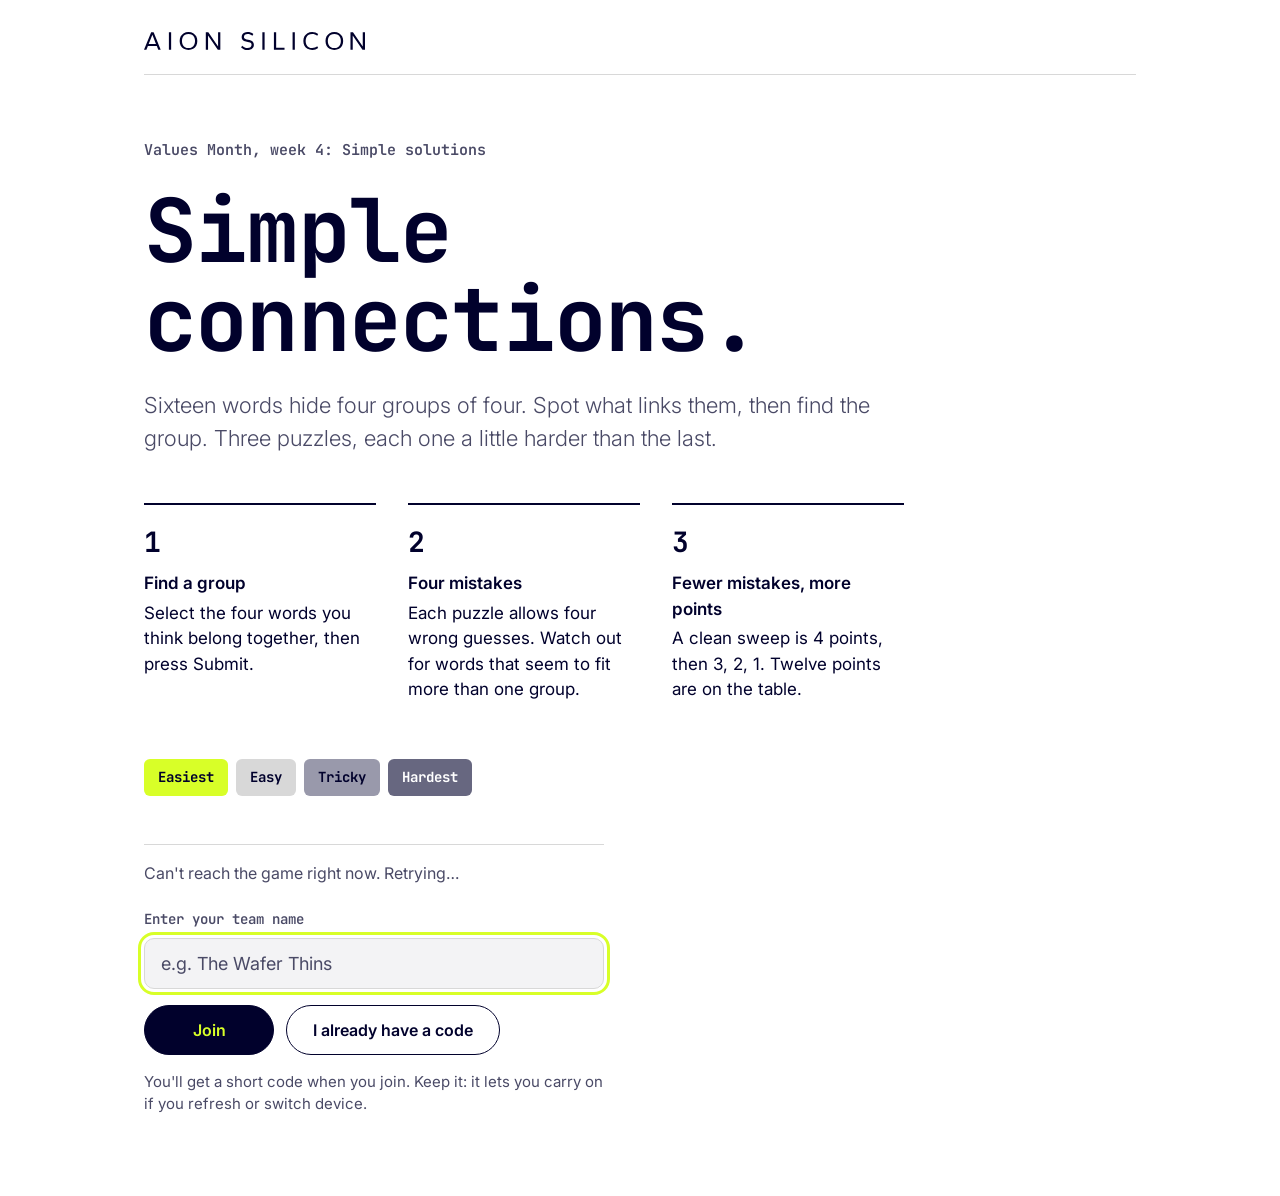
==== index.html @ deab08e8 "Add files via upload" ====
<!DOCTYPE html>
<html lang="en">
<head>
<meta charset="utf-8">
<meta name="viewport" content="width=device-width, initial-scale=1, viewport-fit=cover">
<title>Simple connections</title>
<link rel="icon" href="assets/favicon.svg">
<link rel="preconnect" href="https://fonts.googleapis.com">
<link rel="preconnect" href="https://fonts.gstatic.com" crossorigin>
<link href="https://fonts.googleapis.com/css2?family=Inter:wght@300;400;500;600&family=JetBrains+Mono:wght@500;600;700&display=swap" rel="stylesheet">
<link rel="stylesheet" href="assets/style.css">
</head>
<body>
<div class="wrap">
  <header>
    <div>
      <img class="logo logo-light" alt="Aion Silicon" src="assets/logo-light.svg">
      <img class="logo logo-dark" alt="Aion Silicon" src="assets/logo-dark.svg">
    </div>
    <nav class="tabs" id="tabs" aria-label="Puzzles" hidden></nav>
    <div class="whoami" id="whoami" hidden>
      <span class="timer" id="timer" role="timer" aria-live="off" hidden><small id="timerLabel">Time left</small><span id="timerText">—</span></span>
      <span><b id="whoName"></b></span>
      <span class="codepill" id="whoCode" title="Your team code: use it to get back in"></span>
    </div>
  </header>

  <!-- 0. Not connected to a database yet -->
  <section class="intro" id="setup" hidden>
    <p class="kicker">Simple connections</p>
    <h1>Not set up yet.</h1>
    <p class="lede" id="setupMsg">This copy of the game isn't connected to its database. If you're the host, fill in <code>config.js</code> as the setup guide describes, then reload this page.</p>
  </section>

  <!-- 1. Join -->
  <section class="intro" id="join" hidden>
    <p class="kicker">Values Month, week 4: Simple solutions</p>
    <h1>Simple connections.</h1>
    <p class="lede">Sixteen words hide four groups of four. Spot what links them, then find the group. <span id="introPuzzles">Three puzzles</span>, each one a little harder than the last.</p>
    <ol class="rules">
      <li><b>Find a group</b>Select the four words you think belong together, then press Submit.</li>
      <li><b>Four mistakes</b>Each puzzle allows four wrong guesses. Watch out for words that seem to fit more than one group.</li>
      <li><b>Fewer mistakes, more points</b>A clean sweep is 4 points, then 3, 2, 1. <span id="introPoints">Twelve points are</span> on the table.</li>
    </ol>
    <div class="sample" aria-label="Difficulty, easiest to hardest">
      <span class="g1">Easiest</span><span class="g2">Easy</span><span class="g3">Tricky</span><span class="g4">Hardest</span>
    </div>

    <p class="gamestate" id="gameState" aria-live="polite" hidden></p>

    <form class="join" id="joinForm" autocomplete="off">
      <div class="field" id="nameField">
        <label for="teamName">Enter your team name</label>
        <input id="teamName" name="teamName" maxlength="32" placeholder="e.g. The Wafer Thins" autocomplete="off">
      </div>
      <div class="field code" id="codeField" hidden>
        <label for="teamCode">Enter your team code</label>
        <input id="teamCode" name="teamCode" maxlength="5" placeholder="ABC12" autocapitalize="characters" autocomplete="off">
      </div>
      <p class="error" id="joinError" hidden></p>
      <div class="join-actions">
        <button class="btn primary" type="submit" id="startBtn">Join</button>
        <button class="btn" type="button" id="haveCodeBtn">I already have a code</button>
      </div>
      <p class="note" id="joinNote">You'll get a short code when you join. Keep it: it lets you carry on if you refresh or switch device.</p>
    </form>
  </section>

  <!-- 2. Lobby: joined, waiting for the host to start -->
  <section class="intro" id="lobby" hidden>
    <p class="kicker">Waiting for the host</p>
    <h1>You're in.</h1>
    <p class="waiting"><i aria-hidden="true"></i><span id="lobbyMsg">The board appears here the moment the host starts the game. No need to refresh.</span></p>
    <div class="ticket">
      <p class="label">Your team code</p>
      <p class="bigcode" id="lobbyCode"></p>
      <p class="note">Write it down. If this page is lost, open the link again, choose "I already have a code" and type it in. Your progress is kept.</p>
    </div>
    <ol class="rules">
      <li><b>Find a group</b>Select four words that belong together, then press Submit.</li>
      <li><b>Four mistakes</b>Each puzzle allows four wrong guesses.</li>
      <li><b>Fewer mistakes, more points</b>4 points for a clean sweep, then 3, 2, 1. Ties go to the quicker team.</li>
    </ol>
  </section>

  <!-- 3. Play -->
  <section class="game" id="game" hidden>
    <div class="prompt">
      <h2 id="pTitle">Puzzle 1.</h2>
      <p id="pSub">Create four groups of four.</p>
    </div>
    <div class="notice" id="timeUp" role="status" hidden><b id="timeUpTitle">Time's up.</b><span id="timeUpMsg">The host is about to close the round.</span></div>
    <div class="board" id="board" aria-live="polite"></div>
    <div id="play">
      <div class="status"><span>Mistakes left</span><div class="dots" id="dots" aria-label="Mistakes left"></div></div>
      <div class="controls">
        <button class="btn" id="shuffleBtn" type="button">Shuffle</button>
        <button class="btn" id="clearBtn" type="button">Deselect all</button>
        <button class="btn primary" id="submitBtn" type="button" disabled>Submit</button>
      </div>
    </div>
    <div class="toast" id="toast" role="status"></div>
    <div class="end" id="end" hidden>
      <h3 id="endMsg"></h3>
      <span class="pts" id="endPts"></span>
      <button class="btn primary" id="nextBtn" type="button">Next puzzle</button>
    </div>
  </section>

  <!-- 4. Finished, or the host has frozen the round -->
  <section class="intro" id="finale" hidden>
    <p class="kicker" id="finKicker">That's a wrap</p>
    <h1 id="finTitle">All done.</h1>
    <p class="lede" id="finLede">Every group had one simple idea behind it. The trick was ignoring the words that looked like they fit. Wait for the host to reveal the scoreboard.</p>
    <div class="card" id="scorecard">
      <h3>Your card.</h3>
      <div id="cardRows"></div>
    </div>
    <p><a class="btn" id="boardLink" href="scoreboard.html" hidden>See the scoreboard</a></p>
  </section>
</div>

<!-- Host has paused the game -->
<div class="curtain" id="curtain" hidden>
  <div>
    <h2>Paused by the host.</h2>
    <p>Hold tight: the game is paused right now. This page picks up exactly where you left off as soon as the host resumes it.</p>
  </div>
</div>

<script src="config.js"></script>
<script src="assets/api.js"></script>
<script src="assets/app.js"></script>
</body>
</html>
---- assets/style.css ----
/* Simple connections - Aion Silicon brand.
   Tokens and game styles carried over from the original game, plus the
   lobby, timer, time's-up and round-over states of the web version.
   Greys are the Deep Blue tint scale (80/60/40/10%). */

:root{
  --bg:#ffffff; --surface:#f3f3f5; --text:#01012C; --muted:#4a4a66; --line:#d8d8d8;
  --tile:#e6e6ea; --tile-text:#01012C; --tile-hover:#d6d6de;
  --sel:#01012C; --sel-text:#ffffff;
  --btn:#ffffff; --btn-text:#01012C; --btn-line:#01012C;
  --primary:#01012C; --primary-text:#d8ff28;
  --g1:#d8ff28; --g1t:#01012C; --g2:#d8d8d8; --g2t:#01012C; --g3:#9999ab; --g3t:#01012C; --g4:#676780; --g4t:#ffffff;
  --dot:#01012C; --dot-off:#d8d8d8;
  --lemon:#d8ff28;
  --danger:#c62828;
  --mono:'JetBrains Mono', ui-monospace, 'SF Mono', Menlo, Consolas, monospace;
  --sans:Inter, 'Helvetica Neue', Arial, sans-serif;
  color-scheme:light;
  box-sizing:border-box;
  padding-top:env(safe-area-inset-top,0px); padding-bottom:env(safe-area-inset-bottom,0px);
}
@media (prefers-color-scheme: dark){
  :root:not([data-theme="light"]){
    --bg:#01012C; --surface:#0b0b3a; --text:#ffffff; --muted:#b6b6b6; --line:#343456;
    --tile:#343456; --tile-text:#ffffff; --tile-hover:#45456a;
    --sel:#ffffff; --sel-text:#01012C;
    --btn:#01012C; --btn-text:#ffffff; --btn-line:#b6b6b6;
    --primary:#d8ff28; --primary-text:#01012C;
    --dot:#d8ff28; --dot-off:#343456;
    --danger:#ff8a80;
    color-scheme:dark;
  }
}
:root[data-theme="dark"]{
  --bg:#01012C; --surface:#0b0b3a; --text:#ffffff; --muted:#b6b6b6; --line:#343456;
  --tile:#343456; --tile-text:#ffffff; --tile-hover:#45456a;
  --sel:#ffffff; --sel-text:#01012C;
  --btn:#01012C; --btn-text:#ffffff; --btn-line:#b6b6b6;
  --primary:#d8ff28; --primary-text:#01012C;
  --dot:#d8ff28; --dot-off:#343456;
  --danger:#ff8a80;
  color-scheme:dark;
}
*,*::before,*::after{box-sizing:border-box}
html{height:100%;scroll-padding-top:env(safe-area-inset-top,0px)}
body{margin:0;min-height:100%;background:var(--bg);color:var(--text);font-family:var(--sans);font-weight:400;line-height:1.5;-webkit-font-smoothing:antialiased}
button{font:inherit;cursor:pointer}
button:focus-visible,input:focus-visible,a:focus-visible{outline:3px solid #d8ff28;outline-offset:3px}
a{color:inherit}
.wrap{max-width:1040px;margin:0 auto;padding:24px 24px 48px}
header{display:flex;align-items:center;justify-content:space-between;gap:16px;padding:8px 0 24px;border-bottom:1px solid var(--line)}
.logo{height:18px;width:auto;display:block}
.logo-dark{display:none}
@media (prefers-color-scheme: dark){:root:not([data-theme="light"]) .logo-light{display:none}:root:not([data-theme="light"]) .logo-dark{display:block}}
:root[data-theme="dark"] .logo-light{display:none}:root[data-theme="dark"] .logo-dark{display:block}
.tabs{display:flex;gap:8px;flex-wrap:wrap}
.tab{background:transparent;color:var(--muted);border:1px solid var(--line);border-radius:999px;padding:6px 16px;font-family:var(--mono);font-size:14px;font-weight:600}
.tab[aria-current="true"]{background:var(--text);color:var(--bg);border-color:var(--text)}
.tab.done::after{content:" ✓"}
.tab:disabled{opacity:.45;cursor:not-allowed}

/* intro / join */
.intro{padding:64px 0 32px;max-width:760px}
.kicker{font-family:var(--mono);font-size:15px;font-weight:600;color:var(--muted);margin:0 0 24px}
h1{font-family:var(--mono);font-weight:700;font-size:clamp(44px,7vw,88px);line-height:1.02;letter-spacing:-0.02em;margin:0 0 24px}
.lede{font-size:clamp(18px,2vw,22px);color:var(--muted);max-width:60ch;margin:0 0 48px;font-weight:300}
.rules{display:grid;grid-template-columns:repeat(3,1fr);gap:32px;margin:0 0 56px;padding:0;list-style:none;counter-reset:r}
.rules li{counter-increment:r;border-top:2px solid var(--text);padding-top:16px;font-size:17px}
.rules li::before{content:counter(r);display:block;font-family:var(--mono);font-weight:700;font-size:28px;margin-bottom:8px}
.rules b{display:block;font-weight:600;margin-bottom:4px}
.sample{display:flex;gap:8px;margin:0 0 48px;flex-wrap:wrap}
.sample span{font-family:var(--mono);font-weight:700;font-size:14px;padding:8px 14px;border-radius:6px}

.join{display:flex;flex-direction:column;gap:16px;max-width:460px}
.field label{display:block;font-family:var(--mono);font-size:14px;font-weight:600;color:var(--muted);margin-bottom:8px}
.field input{width:100%;background:var(--surface);color:var(--text);border:1.5px solid var(--line);border-radius:10px;padding:14px 16px;font:600 18px var(--sans)}
.field input::placeholder{color:var(--muted);font-weight:400}
.field.code input{font-family:var(--mono);letter-spacing:.18em;text-transform:uppercase}
.error{margin:0;color:var(--danger);font-size:15px;font-weight:500}
.note{margin:0;color:var(--muted);font-size:15px}
.join-actions{display:flex;gap:12px;flex-wrap:wrap;align-items:center}

/* what the game is doing, shown above the join form */
.gamestate{display:flex;align-items:baseline;gap:12px;flex-wrap:wrap;margin:0 0 24px;padding:16px 0 0;border-top:1px solid var(--line);font-size:16px;color:var(--muted);max-width:460px}
.gamestate b{font-family:var(--mono);font-weight:700;color:var(--text)}

/* the team's own code, shown in the header once they are in */
.whoami{display:flex;align-items:center;gap:10px;flex-wrap:wrap;font-size:14px;color:var(--muted)}
.whoami b{color:var(--text);font-weight:600}
.codepill{font-family:var(--mono);font-weight:700;letter-spacing:.14em;background:var(--surface);border:1px solid var(--line);border-radius:999px;padding:4px 12px;color:var(--text)}

/* the countdown, shown in the header */
.timer{display:inline-flex;align-items:baseline;gap:8px;font-family:var(--mono);font-weight:700;font-size:15px;border:1px solid var(--line);border-radius:999px;padding:4px 14px;color:var(--text);font-variant-numeric:tabular-nums}
.timer small{font-size:12px;font-weight:600;color:var(--muted)}
.timer.low{background:var(--lemon);border-color:var(--lemon);color:#01012C}
.timer.low small{color:#01012C}
.timer.up{background:var(--text);border-color:var(--text);color:var(--bg)}
.timer.up small{color:var(--bg)}

/* lobby */
.ticket{border:1px solid var(--line);border-radius:12px;padding:24px;margin:0 0 48px;max-width:520px}
.ticket .label{font-family:var(--mono);font-size:14px;font-weight:600;color:var(--muted);margin:0 0 8px}
.ticket .bigcode{font-family:var(--mono);font-weight:700;font-size:clamp(36px,6vw,56px);letter-spacing:.16em;margin:0 0 8px;line-height:1.1}
.waiting{display:flex;align-items:center;gap:12px;font-family:var(--mono);font-weight:600;font-size:16px;margin:0 0 40px}
.waiting i{width:10px;height:10px;border-radius:50%;background:var(--lemon);display:block;animation:breathe 1.6s ease-in-out infinite;outline:1px solid var(--line)}

/* game */
.game{padding-top:32px}
.prompt{display:flex;justify-content:space-between;align-items:baseline;gap:16px;margin:0 0 24px;flex-wrap:wrap}
.prompt h2{font-family:var(--mono);font-weight:700;font-size:clamp(24px,3vw,34px);margin:0;letter-spacing:-0.01em}
.prompt p{margin:0;color:var(--muted);font-size:16px}
.notice{border:1.5px solid var(--text);border-radius:10px;padding:14px 18px;margin:0 0 16px;font-size:16px}
.notice b{font-family:var(--mono);font-weight:700;margin-right:6px}
.board{display:grid;gap:10px}
.solved{border-radius:10px;padding:clamp(14px,2.2vh,22px) 16px;text-align:center;animation:pop .35s ease-out}
.solved h3{font-family:var(--mono);font-weight:700;font-size:clamp(17px,1.9vw,22px);margin:0 0 4px}
.solved p{margin:0;font-family:var(--mono);font-size:clamp(14px,1.5vw,18px);font-weight:500}
.solved.missed{opacity:.72;border:1px dashed var(--line)}
.g1{background:var(--g1);color:var(--g1t)}.g2{background:var(--g2);color:var(--g2t)}.g3{background:var(--g3);color:var(--g3t)}.g4{background:var(--g4);color:var(--g4t)}
.grid{display:grid;grid-template-columns:repeat(4,1fr);gap:10px}
.tile{background:var(--tile);color:var(--tile-text);border:0;border-radius:10px;height:clamp(64px,12vh,112px);padding:8px;font-family:var(--mono);font-weight:700;font-size:clamp(15px,1.9vw,24px);line-height:1.15;transition:background .12s, transform .12s;overflow-wrap:anywhere;user-select:none}
.tile.long{font-size:clamp(12px,1.45vw,19px)}
.tile:hover:not(:disabled){background:var(--tile-hover)}
.tile[aria-pressed="true"]{background:var(--sel);color:var(--sel-text)}
.tile:active:not(:disabled){transform:scale(.97)}
.tile:disabled{cursor:default}
.board.locked .tile{opacity:.55}
.shake{animation:shake .4s}
.status{display:flex;justify-content:center;align-items:center;gap:12px;margin:28px 0 20px;font-size:16px;color:var(--muted)}
.dots{display:flex;gap:8px}
.dots i{width:14px;height:14px;border-radius:50%;background:var(--dot);display:block;transition:background .2s}
.dots i.used{background:var(--dot-off)}
.controls{display:flex;justify-content:center;gap:12px;flex-wrap:wrap}
.btn{display:inline-block;text-decoration:none;text-align:center;background:var(--btn);color:var(--btn-text);border:1.5px solid var(--btn-line);border-radius:999px;padding:12px 26px;font-weight:600;font-size:16px;min-width:130px}
.btn.primary{background:var(--primary);color:var(--primary-text);border-color:var(--primary)}
.btn:disabled{opacity:.4;cursor:not-allowed}
.toast{min-height:48px;display:flex;justify-content:center;align-items:center;margin-top:20px}
.toast span{background:var(--text);color:var(--bg);padding:10px 18px;border-radius:8px;font-weight:600;font-size:16px;animation:pop .2s ease-out}
.end{text-align:center;margin-top:8px}
.end h3{font-family:var(--mono);font-size:clamp(22px,2.6vw,30px);margin:0 0 16px}
.end .pts{display:block;font-family:var(--mono);font-size:16px;color:var(--muted);margin-bottom:20px}

/* your own scorecard on the finish screen */
.card{border:1px solid var(--line);border-radius:12px;padding:20px 24px;margin:0 0 32px;max-width:520px}
.card h3{font-family:var(--mono);font-size:18px;margin:0 0 16px}
.cardrow{display:flex;justify-content:space-between;gap:16px;padding:8px 0;border-top:1px solid var(--line);font-size:16px}
.cardrow b{font-family:var(--mono);font-weight:700}
.cardrow.total{border-top:2px solid var(--text);font-weight:600}

/* host paused */
.curtain{position:fixed;inset:0;background:var(--bg);display:flex;align-items:center;justify-content:center;padding:24px;z-index:40;text-align:center}
.curtain div{max-width:520px}
.curtain h2{font-family:var(--mono);font-size:clamp(28px,4vw,44px);margin:0 0 16px}
.curtain p{color:var(--muted);font-size:18px;margin:0}

/* public scoreboard */
.scores{padding:48px 0 32px}
.scores .lede{margin-bottom:32px}
.sb{list-style:none;margin:0 0 32px;padding:0;display:grid;gap:8px;max-width:880px}
.sbrow{display:grid;grid-template-columns:3ch minmax(0,1fr) auto 6ch 6ch;gap:16px;align-items:center;padding:14px 20px;border-radius:12px;background:var(--surface)}
.sbrow .rank{font-family:var(--mono);font-weight:700;color:var(--muted);text-align:right}
.sbrow .nm{font-family:var(--mono);font-weight:700;font-size:clamp(16px,2vw,22px);overflow:hidden;text-overflow:ellipsis;white-space:nowrap}
.sbrow .bd{display:flex;gap:6px}
.sbrow .bd i{width:14px;height:14px;border-radius:3px;display:block;background:var(--dot-off)}
.sbrow .bd i[data-p="4"]{background:var(--g1)}
.sbrow .bd i[data-p="3"]{background:var(--g2)}
.sbrow .bd i[data-p="2"]{background:var(--g3)}
.sbrow .bd i[data-p="1"]{background:var(--g4)}
.sbrow .pts{font-family:var(--mono);font-weight:700;font-size:clamp(16px,2vw,22px);text-align:right}
.sbrow .tm{font-family:var(--mono);font-size:14px;color:var(--muted);text-align:right}
.sbrow.first{background:var(--lemon);color:#01012C}
.sbrow.first .rank,.sbrow.first .tm{color:#01012C}
.sbrow.first .bd i{outline:1px solid rgba(1,1,44,.25)}
@media (max-width:560px){
  .sbrow{grid-template-columns:2.5ch minmax(0,1fr) auto;gap:12px;padding:12px 14px}
  .sbrow .bd,.sbrow .tm{display:none}
}

@keyframes pop{from{transform:scale(.96);opacity:0}to{transform:none;opacity:1}}
@keyframes shake{0%,100%{transform:none}20%{transform:translateX(-6px)}40%{transform:translateX(6px)}60%{transform:translateX(-4px)}80%{transform:translateX(4px)}}
@keyframes breathe{0%,100%{opacity:1}50%{opacity:.25}}
@media (prefers-reduced-motion: reduce){*{animation:none!important;transition:none!important}}
@media (max-width:640px){
  .rules{grid-template-columns:1fr;gap:20px}
  .grid{gap:6px}.board{gap:6px}
  .btn{min-width:0;padding:10px 18px}
  .intro{padding:32px 0 24px}
  header{flex-wrap:wrap}
}
/* On a phone the longest words (Relationships, Commitments) would break
   mid-word, so step them down instead. */
@media (max-width:480px){
  .wrap{padding:16px 16px 40px}
  .tile{height:clamp(58px,10.5vh,92px);font-size:clamp(13px,3.7vw,19px);padding:4px}
  .tile.long{font-size:clamp(8.5px,2.4vw,14px);letter-spacing:-0.03em}
  .solved h3{font-size:16px}
  .solved p{font-size:13px}
}
[hidden]{display:none!important}
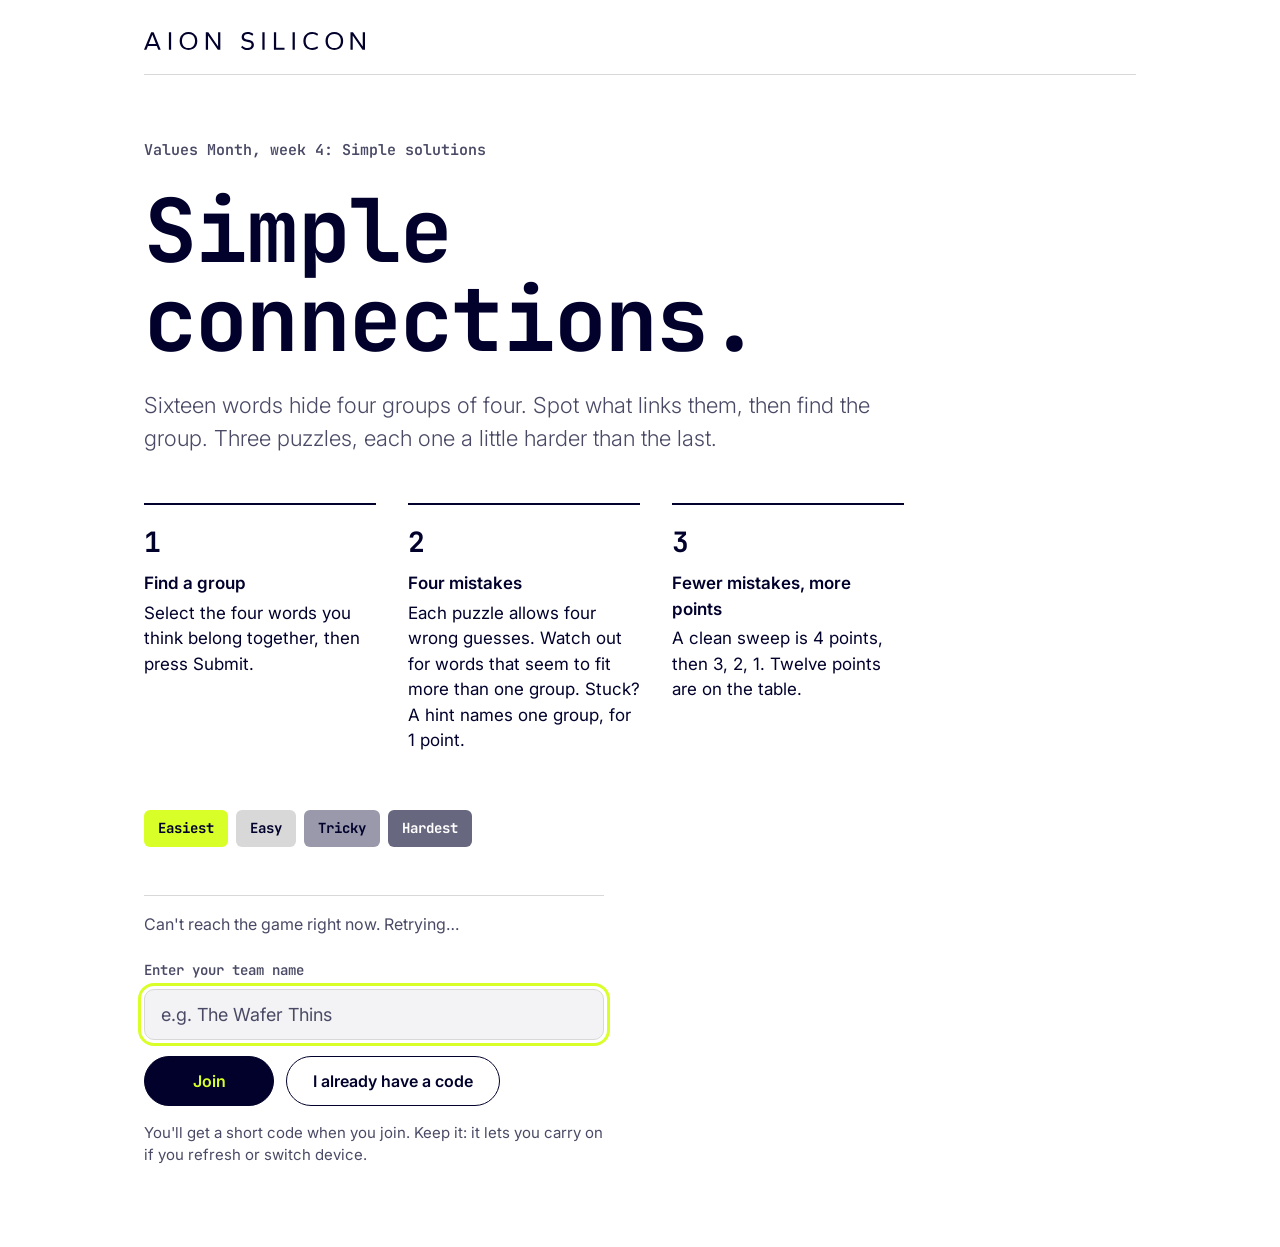
==== commit e00fb3ee: "Add files via upload" ====
--- a/index.html
+++ b/index.html
@@ -39,7 +39,7 @@
     <p class="lede">Sixteen words hide four groups of four. Spot what links them, then find the group. <span id="introPuzzles">Three puzzles</span>, each one a little harder than the last.</p>
     <ol class="rules">
       <li><b>Find a group</b>Select the four words you think belong together, then press Submit.</li>
-      <li><b>Four mistakes</b>Each puzzle allows four wrong guesses. Watch out for words that seem to fit more than one group.</li>
+      <li><b>Four mistakes</b>Each puzzle allows four wrong guesses. Watch out for words that seem to fit more than one group.<span class="hint-rule"> Stuck? A hint names one group, for 1 point.</span></li>
       <li><b>Fewer mistakes, more points</b>A clean sweep is 4 points, then 3, 2, 1. <span id="introPoints">Twelve points are</span> on the table.</li>
     </ol>
     <div class="sample" aria-label="Difficulty, easiest to hardest">
@@ -67,18 +67,35 @@
   </section>
 
   <!-- 2. Lobby: joined, waiting for the host to start -->
-  <section class="intro" id="lobby" hidden>
-    <p class="kicker">Waiting for the host</p>
+  <section class="intro lobby" id="lobby" hidden>
+    <p class="kicker">Lobby</p>
     <h1>You're in.</h1>
-    <p class="waiting"><i aria-hidden="true"></i><span id="lobbyMsg">The board appears here the moment the host starts the game. No need to refresh.</span></p>
-    <div class="ticket">
-      <p class="label">Your team code</p>
-      <p class="bigcode" id="lobbyCode"></p>
-      <p class="note">Write it down. If this page is lost, open the link again, choose "I already have a code" and type it in. Your progress is kept.</p>
+    <p class="waiting"><i aria-hidden="true"></i><span>Waiting on the host to launch the game.</span></p>
+    <p class="lobby-sub">Every board appears at the same moment, right here. No need to refresh.</p>
+
+    <div class="lobby-grid">
+      <div class="ticket">
+        <p class="label">Your team</p>
+        <p class="teamname" id="lobbyName"></p>
+        <p class="label">Team code</p>
+        <p class="bigcode" id="lobbyCode"></p>
+        <p class="note">Keep this code. If the page is lost, open the link again, choose "I already have a code" and type it in.</p>
+      </div>
+
+      <div class="roster">
+        <div class="roster-head">
+          <h2>Teams in the lobby.</h2>
+          <span class="count" id="lobbyCount"></span>
+        </div>
+        <ul class="teams" id="lobbyTeams" aria-label="Teams in the lobby"></ul>
+        <p class="note" id="lobbyAlone" hidden>You're the first here. Other teams appear as they join.</p>
+      </div>
     </div>
+    <p class="sr-only" id="lobbyAnnounce" aria-live="polite"></p>
+
     <ol class="rules">
       <li><b>Find a group</b>Select four words that belong together, then press Submit.</li>
-      <li><b>Four mistakes</b>Each puzzle allows four wrong guesses.</li>
+      <li><b>Four mistakes</b>Each puzzle allows four wrong guesses.<span class="hint-rule"> Stuck? A hint names one group, for 1 point.</span></li>
       <li><b>Fewer mistakes, more points</b>4 points for a clean sweep, then 3, 2, 1. Ties go to the quicker team.</li>
     </ol>
   </section>
@@ -96,8 +113,17 @@
       <div class="controls">
         <button class="btn" id="shuffleBtn" type="button">Shuffle</button>
         <button class="btn" id="clearBtn" type="button">Deselect all</button>
+        <button class="btn" id="hintBtn" type="button">Hint<span class="cost">−1 point</span></button>
         <button class="btn primary" id="submitBtn" type="button" disabled>Submit</button>
       </div>
+      <div class="hintask" id="hintAsk" role="group" aria-labelledby="hintAskText" hidden>
+        <p id="hintAskText">Reveal the name of one group? It costs 1 point on this puzzle.</p>
+        <div class="btnrow">
+          <button class="btn primary" id="hintYes" type="button">Reveal a group name</button>
+          <button class="btn" id="hintNo" type="button">Cancel</button>
+        </div>
+      </div>
+      <p class="hintnote" id="hintNote" hidden></p>
     </div>
     <div class="toast" id="toast" role="status"></div>
     <div class="end" id="end" hidden>
--- a/assets/style.css
+++ b/assets/style.css
@@ -97,12 +97,30 @@
 .timer.up{background:var(--text);border-color:var(--text);color:var(--bg)}
 .timer.up small{color:var(--bg)}
 
-/* lobby */
-.ticket{border:1px solid var(--line);border-radius:12px;padding:24px;margin:0 0 48px;max-width:520px}
+/* lobby: your team, everyone waiting, and the host's go */
+.intro.lobby{max-width:980px}
+.waiting{display:flex;align-items:flex-start;gap:12px;font-family:var(--mono);font-weight:600;font-size:clamp(16px,1.8vw,19px);line-height:1.4;margin:0 0 8px}
+.waiting i{width:10px;height:10px;margin-top:.45em;border-radius:50%;background:var(--lemon);display:block;flex-shrink:0;animation:breathe 1.6s ease-in-out infinite;outline:1px solid var(--line)}
+.lobby-sub{color:var(--muted);font-size:16px;margin:0 0 40px}
+.lobby-grid{display:grid;grid-template-columns:minmax(0,5fr) minmax(0,7fr);gap:24px;align-items:start;margin:0 0 56px}
+.ticket{border:1px solid var(--line);border-radius:12px;padding:24px}
 .ticket .label{font-family:var(--mono);font-size:14px;font-weight:600;color:var(--muted);margin:0 0 8px}
-.ticket .bigcode{font-family:var(--mono);font-weight:700;font-size:clamp(36px,6vw,56px);letter-spacing:.16em;margin:0 0 8px;line-height:1.1}
-.waiting{display:flex;align-items:center;gap:12px;font-family:var(--mono);font-weight:600;font-size:16px;margin:0 0 40px}
-.waiting i{width:10px;height:10px;border-radius:50%;background:var(--lemon);display:block;animation:breathe 1.6s ease-in-out infinite;outline:1px solid var(--line)}
+.ticket .teamname{font-family:var(--mono);font-weight:700;font-size:clamp(24px,3vw,34px);line-height:1.15;margin:0 0 24px;overflow-wrap:anywhere}
+.ticket .bigcode{font-family:var(--mono);font-weight:700;font-size:clamp(28px,4vw,40px);letter-spacing:.16em;margin:0 0 12px;line-height:1.1}
+.roster{border:1px solid var(--line);border-radius:12px;padding:24px}
+.roster-head{display:flex;align-items:baseline;justify-content:space-between;gap:16px;margin:0 0 16px}
+.roster-head h2{font-family:var(--mono);font-size:18px;font-weight:700;margin:0}
+.roster .count{font-family:var(--mono);font-size:14px;font-weight:600;color:var(--muted);white-space:nowrap}
+.teams{list-style:none;margin:0;padding:0;display:flex;flex-wrap:wrap;gap:8px}
+.teams li{display:inline-flex;align-items:center;gap:8px;max-width:100%;font-family:var(--mono);font-weight:600;font-size:15px;line-height:1.3;padding:8px 14px;border-radius:999px;background:var(--surface);border:1px solid var(--line);overflow-wrap:anywhere}
+.teams li.you{background:var(--lemon);border-color:var(--lemon);color:#01012C}
+.teams li .tag{font-size:11px;font-weight:700;border:1px solid currentColor;border-radius:999px;padding:1px 7px;opacity:.75}
+.teams li.arrived{animation:arrive .45s ease-out}
+.roster .note{margin:16px 0 0}
+.sr-only{position:absolute;width:1px;height:1px;padding:0;margin:-1px;overflow:hidden;clip:rect(0 0 0 0);white-space:nowrap;border:0}
+@media (max-width:760px){
+  .lobby-grid{grid-template-columns:1fr}
+}
 
 /* game */
 .game{padding-top:32px}
@@ -140,6 +158,17 @@
 .end h3{font-family:var(--mono);font-size:clamp(22px,2.6vw,30px);margin:0 0 16px}
 .end .pts{display:block;font-family:var(--mono);font-size:16px;color:var(--muted);margin-bottom:20px}
 
+/* hints: a group's name bought for a point */
+.hintbar{display:flex;align-items:center;gap:12px;border:1.5px dashed var(--line);border-radius:10px;padding:12px 16px;animation:pop .3s ease-out}
+.hintbar .swatch{width:14px;height:14px;border-radius:4px;flex-shrink:0}
+.hintbar .k{font-family:var(--mono);font-size:13px;font-weight:700;color:var(--muted)}
+.hintbar b{font-family:var(--mono);font-weight:700}
+.btn .cost{font-family:var(--mono);font-size:12px;font-weight:600;opacity:.7;margin-left:8px}
+.hintask{max-width:520px;margin:20px auto 0;border:1.5px solid var(--text);border-radius:12px;padding:20px;text-align:center}
+.hintask p{margin:0 0 16px;font-size:16px}
+.hintask .btnrow{display:flex;gap:12px;justify-content:center;flex-wrap:wrap}
+.hintnote{text-align:center;color:var(--muted);font-size:15px;margin:16px 0 0}
+
 /* your own scorecard on the finish screen */
 .card{border:1px solid var(--line);border-radius:12px;padding:20px 24px;margin:0 0 32px;max-width:520px}
 .card h3{font-family:var(--mono);font-size:18px;margin:0 0 16px}
@@ -179,6 +208,7 @@
 @keyframes pop{from{transform:scale(.96);opacity:0}to{transform:none;opacity:1}}
 @keyframes shake{0%,100%{transform:none}20%{transform:translateX(-6px)}40%{transform:translateX(6px)}60%{transform:translateX(-4px)}80%{transform:translateX(4px)}}
 @keyframes breathe{0%,100%{opacity:1}50%{opacity:.25}}
+@keyframes arrive{0%{transform:scale(.6);opacity:0}70%{transform:scale(1.06);opacity:1}100%{transform:none}}
 @media (prefers-reduced-motion: reduce){*{animation:none!important;transition:none!important}}
 @media (max-width:640px){
   .rules{grid-template-columns:1fr;gap:20px}
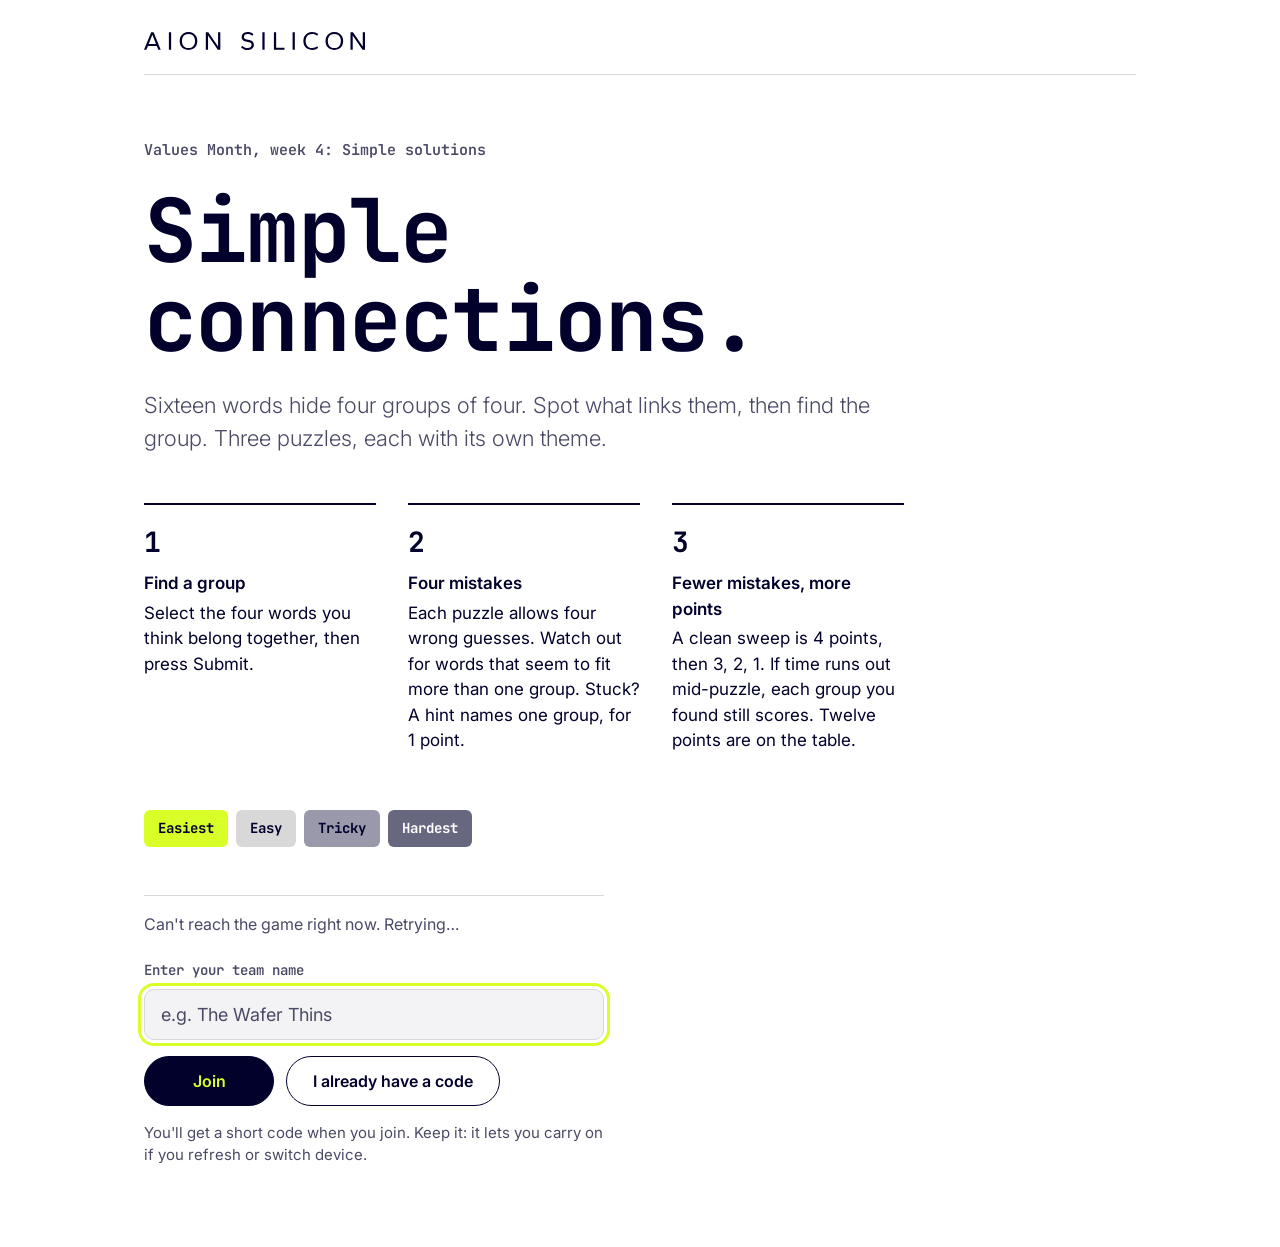
==== commit 5518fe01: "Add files via upload" ====
--- a/index.html
+++ b/index.html
@@ -36,11 +36,11 @@
   <section class="intro" id="join" hidden>
     <p class="kicker">Values Month, week 4: Simple solutions</p>
     <h1>Simple connections.</h1>
-    <p class="lede">Sixteen words hide four groups of four. Spot what links them, then find the group. <span id="introPuzzles">Three puzzles</span>, each one a little harder than the last.</p>
+    <p class="lede">Sixteen words hide four groups of four. Spot what links them, then find the group. <span id="introPuzzles">Three puzzles</span>, each with its own theme.</p>
     <ol class="rules">
       <li><b>Find a group</b>Select the four words you think belong together, then press Submit.</li>
       <li><b>Four mistakes</b>Each puzzle allows four wrong guesses. Watch out for words that seem to fit more than one group.<span class="hint-rule"> Stuck? A hint names one group, for 1 point.</span></li>
-      <li><b>Fewer mistakes, more points</b>A clean sweep is 4 points, then 3, 2, 1. <span id="introPoints">Twelve points are</span> on the table.</li>
+      <li><b>Fewer mistakes, more points</b>A clean sweep is 4 points, then 3, 2, 1. If time runs out mid-puzzle, each group you found still scores. <span id="introPoints">Twelve points are</span> on the table.</li>
     </ol>
     <div class="sample" aria-label="Difficulty, easiest to hardest">
       <span class="g1">Easiest</span><span class="g2">Easy</span><span class="g3">Tricky</span><span class="g4">Hardest</span>
@@ -93,6 +93,11 @@
     </div>
     <p class="sr-only" id="lobbyAnnounce" aria-live="polite"></p>
 
+    <div class="themes" id="lobbyThemes" hidden>
+      <h2>Today's themes.</h2>
+      <ol class="themelist" id="themeList"></ol>
+    </div>
+
     <ol class="rules">
       <li><b>Find a group</b>Select four words that belong together, then press Submit.</li>
       <li><b>Four mistakes</b>Each puzzle allows four wrong guesses.<span class="hint-rule"> Stuck? A hint names one group, for 1 point.</span></li>
@@ -103,7 +108,10 @@
   <!-- 3. Play -->
   <section class="game" id="game" hidden>
     <div class="prompt">
-      <h2 id="pTitle">Puzzle 1.</h2>
+      <div>
+        <p class="theme-kicker" id="pKicker">Puzzle 1</p>
+        <h2 id="pTitle">Puzzle 1.</h2>
+      </div>
       <p id="pSub">Create four groups of four.</p>
     </div>
     <div class="notice" id="timeUp" role="status" hidden><b id="timeUpTitle">Time's up.</b><span id="timeUpMsg">The host is about to close the round.</span></div>
@@ -138,6 +146,7 @@
     <p class="kicker" id="finKicker">That's a wrap</p>
     <h1 id="finTitle">All done.</h1>
     <p class="lede" id="finLede">Every group had one simple idea behind it. The trick was ignoring the words that looked like they fit. Wait for the host to reveal the scoreboard.</p>
+    <p class="placing" id="finRank" hidden></p>
     <div class="card" id="scorecard">
       <h3>Your card.</h3>
       <div id="cardRows"></div>
--- a/assets/style.css
+++ b/assets/style.css
@@ -117,6 +117,15 @@
 .teams li .tag{font-size:11px;font-weight:700;border:1px solid currentColor;border-radius:999px;padding:1px 7px;opacity:.75}
 .teams li.arrived{animation:arrive .45s ease-out}
 .roster .note{margin:16px 0 0}
+.themes{margin:0 0 56px}
+.themes h2{font-family:var(--mono);font-size:18px;font-weight:700;margin:0 0 16px}
+.themelist{list-style:none;margin:0;padding:0;display:grid;grid-template-columns:repeat(auto-fill,minmax(170px,1fr));gap:8px;counter-reset:theme}
+.themelist li{counter-increment:theme;display:flex;align-items:baseline;gap:10px;border:1px solid var(--line);border-radius:10px;padding:12px 14px;font-family:var(--mono);font-weight:600;font-size:15px}
+.themelist li::before{content:counter(theme);font-weight:700;color:var(--muted)}
+
+/* the team's final place, once the host publishes */
+.placing{font-family:var(--mono);font-weight:700;font-size:clamp(22px,3vw,32px);margin:-16px 0 32px}
+.placing.top{display:inline-block;background:var(--lemon);color:#01012C;padding:6px 16px;border-radius:10px}
 .sr-only{position:absolute;width:1px;height:1px;padding:0;margin:-1px;overflow:hidden;clip:rect(0 0 0 0);white-space:nowrap;border:0}
 @media (max-width:760px){
   .lobby-grid{grid-template-columns:1fr}
@@ -124,9 +133,10 @@
 
 /* game */
 .game{padding-top:32px}
-.prompt{display:flex;justify-content:space-between;align-items:baseline;gap:16px;margin:0 0 24px;flex-wrap:wrap}
-.prompt h2{font-family:var(--mono);font-weight:700;font-size:clamp(24px,3vw,34px);margin:0;letter-spacing:-0.01em}
+.prompt{display:flex;justify-content:space-between;align-items:flex-end;gap:16px;margin:0 0 24px;flex-wrap:wrap}
+.prompt h2{font-family:var(--mono);font-weight:700;font-size:clamp(30px,4.2vw,48px);line-height:1.05;margin:0;letter-spacing:-0.02em}
 .prompt p{margin:0;color:var(--muted);font-size:16px}
+.prompt .theme-kicker{font-family:var(--mono);font-size:14px;font-weight:600;margin:0 0 6px}
 .notice{border:1.5px solid var(--text);border-radius:10px;padding:14px 18px;margin:0 0 16px;font-size:16px}
 .notice b{font-family:var(--mono);font-weight:700;margin-right:6px}
 .board{display:grid;gap:10px}
